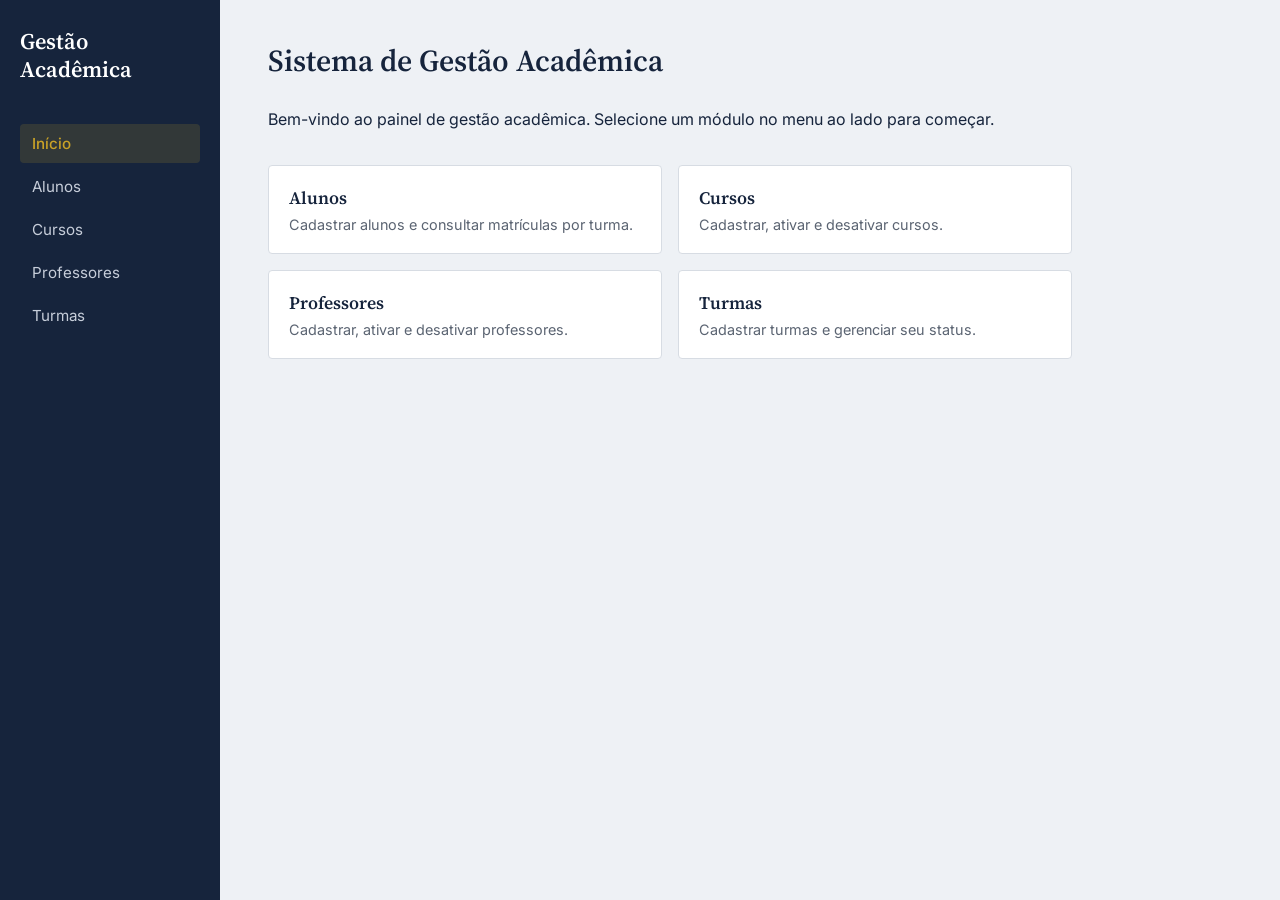
==== frontend/index.html @ 019afdb5 "feat: adiciona estrutura base frontend" ====
<!DOCTYPE html>
<html lang="pt-br">

<head>
    <meta charset="UTF-8">
    <title>Sistema de Gestão Acadêmica</title>
    <link rel="preconnect" href="https://fonts.googleapis.com">
    <link rel="preconnect" href="https://fonts.gstatic.com" crossorigin>
    <link
        href="https://fonts.googleapis.com/css2?family=Source+Serif+4:opsz,wght@8..60,500;8..60,600&family=Inter:wght@400;500;600&display=swap"
        rel="stylesheet">
    <link rel="stylesheet" href="css/style.css">
</head>

<body>
    <div class="app">
        <aside class="sidebar">
            <div class="brand">Gestão<br>Acadêmica</div>
            <nav>
                <a href="index.html" class="active">Início</a>
                <a href="alunos.html">Alunos</a>
                <a href="cursos.html">Cursos</a>
                <a href="professores.html">Professores</a>
                <a href="turmas.html">Turmas</a>
            </nav>
        </aside>

        <div class="content">
            <main>
                <h1>Sistema de Gestão Acadêmica</h1>

                <section>
                    <p>Bem-vindo ao painel de gestão acadêmica. Selecione um módulo no menu ao lado para começar.</p>
                </section>

                <section class="cards-menu">
                    <a href="alunos.html" class="card">
                        <h2>Alunos</h2>
                        <p>Cadastrar alunos e consultar matrículas por turma.</p>
                    </a>

                    <a href="cursos.html" class="card">
                        <h2>Cursos</h2>
                        <p>Cadastrar, ativar e desativar cursos.</p>
                    </a>

                    <a href="professores.html" class="card">
                        <h2>Professores</h2>
                        <p>Cadastrar, ativar e desativar professores.</p>
                    </a>

                    <a href="turmas.html" class="card">
                        <h2>Turmas</h2>
                        <p>Cadastrar turmas e gerenciar seu status.</p>
                    </a>
                </section>
            </main>
        </div>
    </div>
</body>

</html>
---- frontend/css/style.css ----
:root {
    --azul-marinho: #16243C;
    --fundo: #EEF1F5;
    --superficie: #FFFFFF;
    --dourado: #C9A227;
    --dourado-escuro: #A6851C;
    --verde-ativo: #3F7D58;
    --terracota: #B4473E;
    --borda: #D7DCE3;
    --texto-secundario: #5B6472;

    --fonte-display: 'Source Serif 4', serif;
    --fonte-corpo: 'Inter', sans-serif;
}

* {
    box-sizing: border-box;
}

body {
    margin: 0;
    font-family: var(--fonte-corpo);
    background-color: var(--fundo);
    color: var(--azul-marinho);
}

.app {
    display: flex;
    min-height: 100vh;
}

/* Sidebar */

.sidebar {
    width: 220px;
    background-color: var(--azul-marinho);
    color: #FFFFFF;
    padding: 28px 20px;
    flex-shrink: 0;
}

.sidebar .brand {
    font-family: var(--fonte-display);
    font-size: 1.4rem;
    font-weight: 600;
    line-height: 1.25;
    margin-bottom: 40px;
}

.sidebar nav {
    display: flex;
    flex-direction: column;
    gap: 4px;
}

.sidebar nav a {
    color: #C7CEDA;
    text-decoration: none;
    padding: 10px 12px;
    border-radius: 4px;
    font-size: 0.95rem;
}

.sidebar nav a:hover {
    background-color: rgba(255, 255, 255, 0.08);
    color: #FFFFFF;
}

.sidebar nav a.active {
    background-color: rgba(201, 162, 39, 0.16);
    color: var(--dourado);
    font-weight: 500;
}

/* Conteúdo principal */

.content {
    flex: 1;
    padding: 40px 48px;
    max-width: 900px;
}

.content h1 {
    font-family: var(--fonte-display);
    font-size: 1.9rem;
    font-weight: 600;
    margin: 0 0 28px;
}

.content h2 {
    font-family: var(--fonte-display);
    font-size: 1.25rem;
    font-weight: 600;
    margin: 0 0 16px;
}

section {
    margin-bottom: 36px;
}

/* Cartões de formulário */

form {
    background-color: var(--superficie);
    border: 1px solid var(--borda);
    border-radius: 4px;
    padding: 24px;
    display: flex;
    flex-direction: column;
    max-width: 420px;
}

form label {
    font-size: 0.85rem;
    color: var(--texto-secundario);
    margin-top: 14px;
}

form label:first-child {
    margin-top: 0;
}

form input {
    padding: 9px 10px;
    border: 1px solid var(--borda);
    border-radius: 4px;
    font-family: var(--fonte-corpo);
    font-size: 0.95rem;
    margin-top: 4px;
}

form input:focus {
    outline: 2px solid var(--dourado);
    outline-offset: 1px;
    border-color: var(--dourado);
}

form button {
    margin-top: 20px;
    padding: 10px 16px;
    background-color: var(--dourado);
    color: var(--azul-marinho);
    border: none;
    border-radius: 4px;
    font-family: var(--fonte-corpo);
    font-weight: 600;
    font-size: 0.9rem;
    cursor: pointer;
    align-self: flex-start;
}

form button:hover {
    background-color: var(--dourado-escuro);
}

/* Botões de ação secundária (Ver Ativos / Ver Desativados) */

.acoes-listagem {
    margin-bottom: 16px;
}

button.secundario,
#btn-listar-ativos,
#btn-listar-desativados,
#btn-listar-ativas,
#btn-listar-desativadas,
#btn-buscar-turma {
    padding: 8px 14px;
    background-color: var(--superficie);
    border: 1px solid var(--borda);
    border-radius: 4px;
    font-family: var(--fonte-corpo);
    font-size: 0.85rem;
    cursor: pointer;
    margin-right: 8px;
}

button.secundario:hover,
#btn-listar-ativos:hover,
#btn-listar-desativados:hover,
#btn-listar-ativas:hover,
#btn-listar-desativadas:hover,
#btn-buscar-turma:hover {
    border-color: var(--azul-marinho);
}

/* Tabelas */

table {
    width: 100%;
    border-collapse: collapse;
    background-color: var(--superficie);
    border: 1px solid var(--borda);
    border-radius: 4px;
    overflow: hidden;
    margin-top: 16px;
}

th {
    text-align: left;
    font-size: 0.78rem;
    font-weight: 600;
    color: var(--texto-secundario);
    padding: 10px 14px;
    border-bottom: 1px solid var(--borda);
    background-color: #F7F8FA;
}

td {
    padding: 10px 14px;
    border-bottom: 1px solid var(--borda);
    font-size: 0.92rem;
}

tr:last-child td {
    border-bottom: none;
}

/* Botões de ação dentro da tabela */

.btn-ativar,
.btn-desativar {
    padding: 5px 12px;
    border: none;
    border-radius: 3px;
    font-family: var(--fonte-corpo);
    font-size: 0.82rem;
    cursor: pointer;
    color: #FFFFFF;
}

.btn-ativar {
    background-color: var(--verde-ativo);
}

.btn-ativar:hover {
    background-color: #35684A;
}

.btn-desativar {
    background-color: var(--terracota);
}

.btn-desativar:hover {
    background-color: #983B33;
}

/* Selo de status */

.status-pill {
    display: inline-block;
    padding: 3px 10px;
    border-radius: 999px;
    font-size: 0.78rem;
    font-weight: 500;
}

.status-pill.ativo {
    background-color: rgba(63, 125, 88, 0.14);
    color: var(--verde-ativo);
}

.status-pill.inativo {
    background-color: rgba(180, 71, 62, 0.12);
    color: var(--terracota);
}

/* Mensagens de feedback */

.sucesso {
    color: var(--verde-ativo);
    font-size: 0.88rem;
    margin-top: 12px;
}

.erro {
    color: var(--terracota);
    font-size: 0.88rem;
    margin-top: 12px;
}

/* Cards do dashboard (index.html) */

.cards-menu {
    display: grid;
    grid-template-columns: repeat(2, 1fr);
    gap: 16px;
    margin-top: 24px;
}

.card {
    display: block;
    background-color: var(--superficie);
    border: 1px solid var(--borda);
    border-radius: 4px;
    padding: 20px;
    text-decoration: none;
    color: inherit;
}

.card:hover {
    border-color: var(--dourado);
}

.card h2 {
    margin: 0 0 6px;
    font-size: 1.1rem;
}

.card p {
    margin: 0;
    color: var(--texto-secundario);
    font-size: 0.9rem;
}
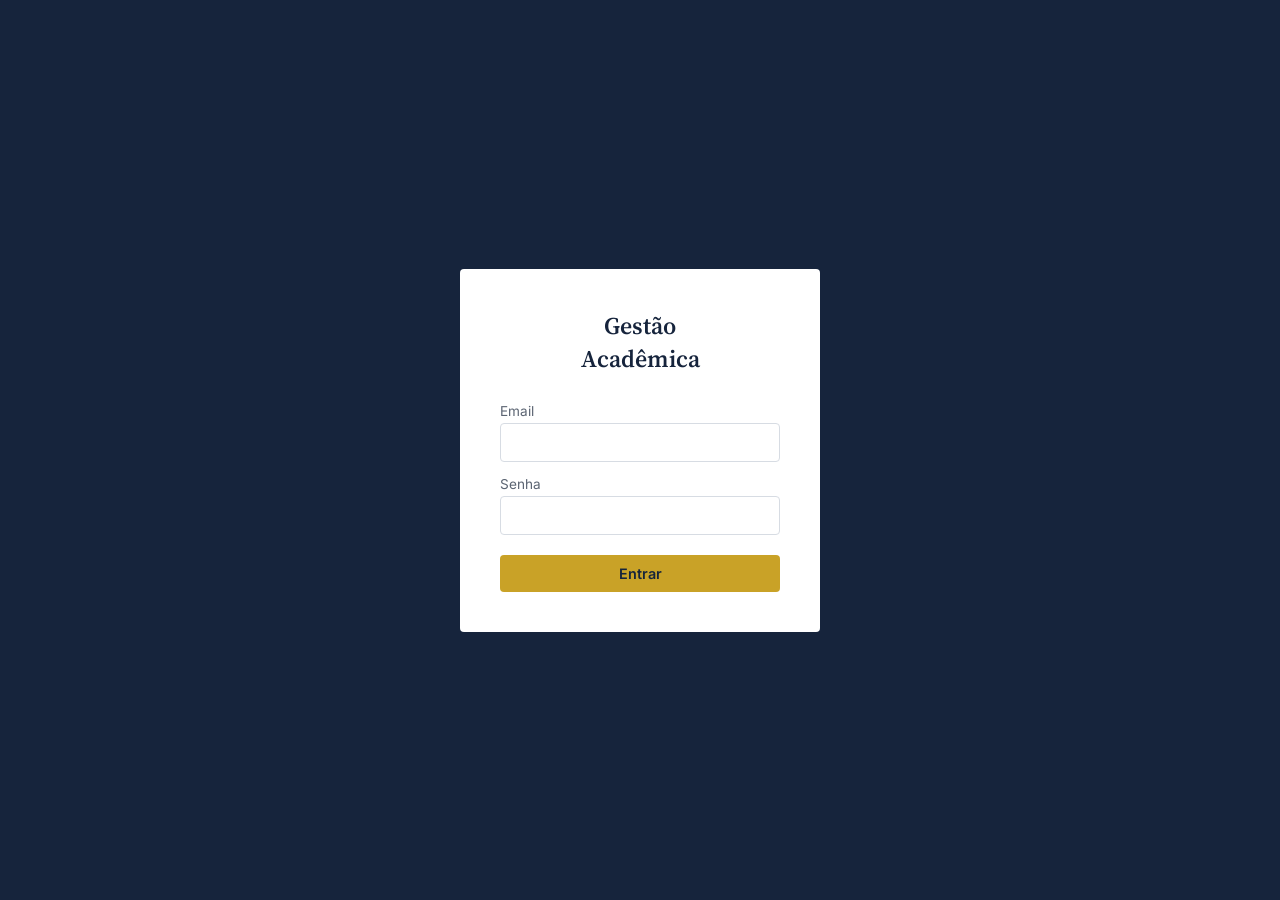
==== commit bfdc7b71: "feat: adiciona proteção de rota com auth-guard.js" ====
--- a/frontend/index.html
+++ b/frontend/index.html
@@ -13,6 +13,7 @@
 </head>
 
 <body>
+    <script src="js/auth-guard.js"></script>
     <div class="app">
         <aside class="sidebar">
             <div class="brand">Gestão<br>Acadêmica</div>
--- a/frontend/css/style.css
+++ b/frontend/css/style.css
@@ -29,8 +29,6 @@
     min-height: 100vh;
 }
 
-/* Sidebar */
-
 .sidebar {
     width: 220px;
     background-color: var(--azul-marinho);
@@ -72,8 +70,6 @@
     font-weight: 500;
 }
 
-/* Conteúdo principal */
-
 .content {
     flex: 1;
     padding: 40px 48px;
@@ -97,8 +93,6 @@
 section {
     margin-bottom: 36px;
 }
-
-/* Cartões de formulário */
 
 form {
     background-color: var(--superficie);
@@ -184,8 +178,6 @@
     border-color: var(--azul-marinho);
 }
 
-/* Tabelas */
-
 table {
     width: 100%;
     border-collapse: collapse;
@@ -215,8 +207,6 @@
 tr:last-child td {
     border-bottom: none;
 }
-
-/* Botões de ação dentro da tabela */
 
 .btn-ativar,
 .btn-desativar {
@@ -244,8 +234,6 @@
 .btn-desativar:hover {
     background-color: #983B33;
 }
-
-/* Selo de status */
 
 .status-pill {
     display: inline-block;
@@ -265,8 +253,6 @@
     color: var(--terracota);
 }
 
-/* Mensagens de feedback */
-
 .sucesso {
     color: var(--verde-ativo);
     font-size: 0.88rem;
@@ -278,8 +264,6 @@
     font-size: 0.88rem;
     margin-top: 12px;
 }
-
-/* Cards do dashboard (index.html) */
 
 .cards-menu {
     display: grid;
@@ -311,4 +295,41 @@
     margin: 0;
     color: var(--texto-secundario);
     font-size: 0.9rem;
+}
+
+.pagina-login {
+    display: flex;
+    align-items: center;
+    justify-content: center;
+    min-height: 100vh;
+    background-color: var(--azul-marinho);
+}
+
+.login-container {
+    background-color: var(--superficie);
+    padding: 40px;
+    border-radius: 4px;
+    width: 100%;
+    max-width: 360px;
+}
+
+.login-brand {
+    font-family: var(--fonte-display);
+    font-size: 1.5rem;
+    font-weight: 600;
+    text-align: center;
+    margin-bottom: 28px;
+    color: var(--azul-marinho);
+}
+
+.login-container form {
+    border: none;
+    padding: 0;
+    max-width: none;
+}
+
+.login-container button {
+    width: 100%;
+    align-self: stretch;
+    text-align: center;
 }
